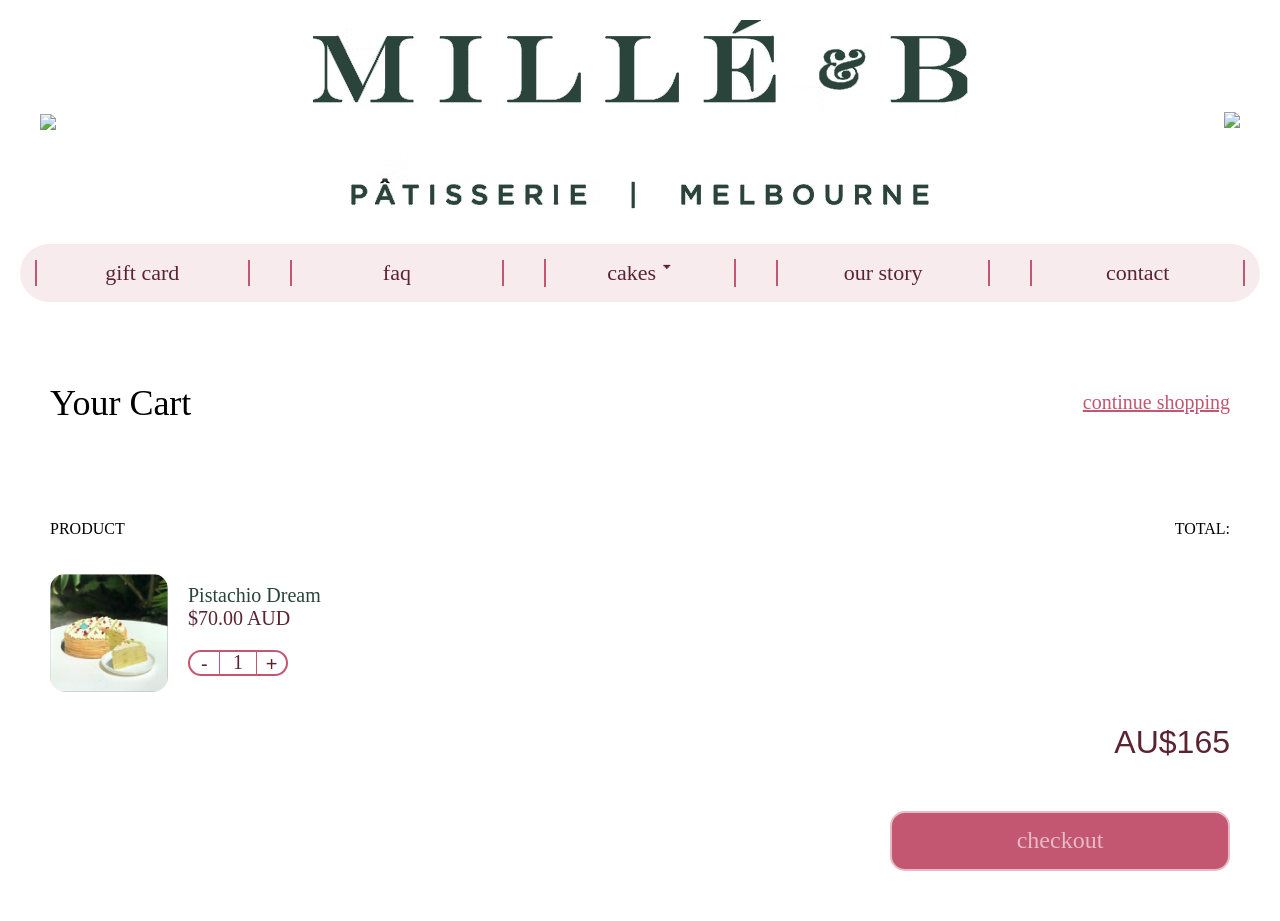
==== cart.html @ b4ce9e9a "added and linked js script" ====
<!DOCTYPE html>
<html lang="en">
<head>
    <meta charset="UTF-8">
    <meta name="viewport" content="width=device-width, initial-scale=1.0">
    <title>home</title>
    <link rel="stylesheet" href="style.css">
    <script src="script.js" defer></script>

</head>
<body>
    <header class = "header">
        <!-- Top Header -->
         <img src="search icon.png">
         <a href="homepage.html">
            <img src="millbgreen1.png">
         </a>
         <a href="cart.html">
            <img src="shopping cart.png">
         </a>
    </header>

     <!-- Top Nav -->
      <nav class="navbar">
         <a href="" class="navbut">gift card</a>
         <a href="" class="navbut">faq</a>
            
         <!-- Cake Dropdown -->
         <button class="cakebtn">
            cakes 🢓

            <ul class="cakedropdown">
               <li><a href="signaturecrepe.html" class="dropdowntext">Signature Mille Crepe Cakes</a></li>
               <li><a href="" class="dropdowntext">Japanese Shortcakes</a></li>
               <li><a href="" class="dropdowntext">Custom Mille Crepe Cakes</a></li>
               <li><a href="" class="dropdowntext">Baked Goods</a></li>
               <li><a href="" class="dropdowntext">Cake Toppers, Candles, Cards</a></li>
               <li><a href="" class="dropdowntext">Our Story</a></li>
               <li><a href="" class="dropdowntext">Faq</a></li>
               <li><a href="" class="dropdowntext">Contact</a></li>
               <li><a href="" class="dropdowntext">Gift Card</a></li>

            </ul>
         </button>

         
            
         <a href="" class="navbut">our story</a>
         <a href="" class="navbut">contact</a>

      </nav>   


    <main class="">
        <section class="cartheader">
            <h2 class="yourcart">Your Cart</h2>
            <a href="signaturecrepe.html" class="keepshoppingcart">continue shopping</a>
            
        </section>
        <section class="cartlabel">
            <p>PRODUCT</p>
            <p>TOTAL:</p>
        </section>
        

        <!-- Cart List -->
        <section class="cartlist">
            <section class="listitem">
                <img src="pdream.png">
                <section class="listinfo">
                    <h3>Pistachio Dream</h>
                    <!-- <p class="itemprice">AU$70</p> -->
                    <p>$70.00 AUD</p>
                    <div class="qtysmall">
                        <button>-</button>
                        <span>1</span>
                        <button>+</button>
                    </div>
                </section>
            </section>
        </section>
        
        <p class="totalprice">AU$165</p>

        <a class="checkoutbtnalign" href="">
            <button class="checkoutbtn">checkout</button>
        </a>


    </main>

    <footer>

    </footer>
    
</body>
</html>
---- style.css ----
body{
    font-family: Georgia, 'Times New Roman', Times, serif;
    background: #FFFFFF;
    margin: 0px;
}

/* header */
.header{
    display: flex;
    justify-content: space-between;
    align-items: center;

    padding: 20px 40px;
    background-color: #FFFFFF;

}

/* navbar */
.navbar{
    display: flex;
    justify-content: space-evenly;
    align-items: center;
    gap: 40px;

    background-color: #F7EBED;
    padding: 15px;

    border-radius: 50px;
    margin-left: 20px;
    margin-right: 20px;

    position: relative;
}

.navbut{
    text-decoration: none;
    color: #5B2432;
    font-size: 22px;
    background: none;
    width: 200px;
    text-align: center;

    padding-left: 10px;
    padding-right: 10px;
    border-color: #C35671;
    border-style: solid;
    border-bottom: none;
    border-top: none;
    border-width: 2px;  
}

.dropdown{
    float: left;
    overflow: hidden;
}

.dropdown:hover .a:hover{
    display: block;
}

.cakebtn{
    width: 200px;
    text-decoration: none;
    text-align: center;
    color: #5B2432;
    font-size: 22px;
    background: none;
    border: none;
    font-family: Georgia, 'Times New Roman', Times, serif;

    padding-left: 10px;
    padding-right: 10px;
    border-color: #C35671;
    border-style: solid;
    border-bottom: none;
    border-top: none;
    border-width: 2px;  
}

.cakedropdown{
    display: none;

    position: relative;
    list-style-type: none;


    text-decoration: none;
    text-align: left;
    color: #5B2432;

}

.dropdowntext{
    display: block;
    text-decoration: none;
    color: #5B2432;
    font-size: 18px;
    padding-top: 10px;
}



/* hero section */
.homemain{
    background-image: url('millbhome.png');
    background-repeat: no-repeat;
    background-size: cover; 
    margin-top: 25px;
}

.hero{
    display: flex;
    align-items: centre;
    height: 300px;
    justify-content: center;
}

.herotext{
    align-items: center;
    text-align: center;
    justify-content: center;
    display: flex;

    background-color: #D7F8EB;
    border-radius: 50px;
    color:#E6BBC3;

    font-size: 45px;

    padding: 25px;
    height: 137px;
    width: 1117px;

}

/* product page buttons */

.productpagebtns{
    display: flex;
    justify-content: space-evenly;
    padding-bottom: 50px;
}

.pagecard{
    width: 230px;
    background: #E6BBC3;
    text-align: center;
    text-decoration: none;

    object-fit: cover;

    border-radius: 15px;
}

.pagecard img{
    margin: 20px;
    width: 190px;
    height: 190px;  
    border-radius: 15px;
}

.pagecard h2{
    font-size: 24px;
    color: #5B2432;
    text-decoration: none;
}


/* PRODUCT LIST PAGE */

/* product list */
.sigtitle{
    font-size: 36px;
    text-align: center;
    text-decoration: underline;
    padding: 20px;
    color: #2B443B;
}

.productlist{
    display: grid;
    grid-template-columns: auto auto auto auto;
    justify-content: space-around;
    padding-bottom: 50px;
}

.productcard{
    width: 257px;
    height: 358px;
    background: #D7F8EB;
    text-align: center;
    text-decoration: none;

    object-fit: cover;

    border-radius: 15px;
}

.productcard img{
    width: 257px;
    height: 257px;
    border-top-left-radius: 15px;
    border-top-right-radius: 15px;
}

.productcard h2{
    color: #2B443B;
    font-weight: lighter;
}

.productcard p{
    color: #5B2432;
    font-family: Arial, Helvetica, sans-serif;
}


/* PRODUCT PAGE */
.productpage{
    margin: 60px;
}

.keepshopping{
    font-size: 20px;
    color:#C35671;
    display: inline-block;
    padding-bottom: 10px;
}

.productimage{
    display: flex;
    border-radius: 15px;
    width: 600px;
    height: 600px;
}

/*product info*/
.product{
    display: flex;
    column-gap: 50px;
}

.productinfo h2{
    color: #2B443B;
    font-size: 36px;
    font-weight: lighter;
    margin-bottom: 0px;
}

.productinfo p{
    color: #C35671;
    font-size: 20px;
}

.productinfo h3{
    color:#2B443B;
    font-size: 24px;
    font-weight: lighter;
}

/*product extras*/
.extra{
    border:2px solid;
    border-color: #C35671;
    border-radius: 15px;
    padding:15px;
    color: #5B2432;
    margin-bottom: 5px;
    font-family: Arial, Helvetica, sans-serif;
    font-size: 16px;
}

/* quantity button*/
.qty{
    display: flex;
    align-items: center;
    border:2px solid;
    border-color: #C35671;
    border-radius: 15px;
    width: 170px;
    height: 40px;
    margin-bottom: 15px;

}

.qty button{
    width: 30%;
    height: 100%;

    border: none;
    background: none;

    font-size: 20px;
    color: #5B2432;
}

.qty span{
    flex:1;
    text-align: center;
    font-size: 20px;
    color: #5B2432;
    border: 1px solid;
    border-color: #C35671;
    border-top: none;
    border-bottom: none;
}

/*price*/
.price{
    font-size: 32px;
    color: #5B2432;
}

/*add to card button*/
.addtocart{
    width: 340px;
    height: 60px;

    border: 2px solid;
    border-color: #E6BBC3;
    border-radius: 15px;
    background: #C35671;

    font-family: Georgia, 'Times New Roman', Times, serif;
    font-size: 24px;
    text-align: center;
    color: #E6BBC3;
}

/* CART PAGE*/
.cartheader{
    display: flex;
    justify-content: space-between;
    align-items: center;
    padding: 50px;

}

.yourcart{
    font-weight: lighter;
    font-size: 36px;
}

.keepshoppingcart{
    font-size: 20px;
    color:#C35671;
}

.cartlabel{
    display: flex;
    justify-content: space-between;
    align-items: center;
    text-align: center;
    padding-left: 50px;
    padding-right: 50px;
    padding-bottom: 20px;
}

.cartlist{
    
}

.listitem{
    display: flex;
    padding-left: 50px;
    padding-right: 50px;
}

.listitem img{
    width: 118px;
    height: 118px;
    border-radius: 15px;
}

.listinfo{
    margin-left: 20px;
    padding-top: 10px;
    align-items: flex-start;
}



.listinfo h3{
    color: #2B443B;
    font-weight: lighter;
    font-size: 20px;
    margin: 0;
}

.listinfo p{
    color: #5B2432;
    font-weight: lighter;
    font-size: 16;
    margin-top: 0px;
}

.itemprice{
    color: #5B2432;
    font-family: Arial, Helvetica, sans-serif;
    font-size: 20px;
    margin-left: auto;
    text-align: right;
}

/*cart quanity button*/
.qtysmall{
    display: flex;
    align-items: center;
    border:2px solid;
    border-color: #C35671;
    border-radius: 15px;
    width: 96px;
    height: 22px;
    margin-bottom: 15px;
}

.qtysmall button{
    width: 30%;
    height: 100%;

    border: none;
    background: none;

    font-size: 20px;
    color: #5B2432;
}

.qtysmall span{
    flex:1;
    text-align: center;
    font-size: 20px;
    color: #5B2432;
    border: 1px solid;
    border-color: #C35671;
    border-top: none;
    border-bottom: none;
}

.totalprice{
    text-align: right;
    padding-right: 50px;
    font-size: 32px;
    font-family: Arial, Helvetica, sans-serif;
    color: #5B2432;
}

.checkoutbtnalign{
    justify-content: right;
    display: flex;
    margin: 50px;
    text-decoration: none;

}

.checkoutbtn{
    width: 340px;
    height: 60px;

    border: 2px solid;
    border-color: #E6BBC3;
    border-radius: 15px;
    background: #C35671;

    font-family: Georgia, 'Times New Roman', Times, serif;
    font-size: 24px;
    text-align: center;
    text-decoration: none;
    color: #E6BBC3;   
}
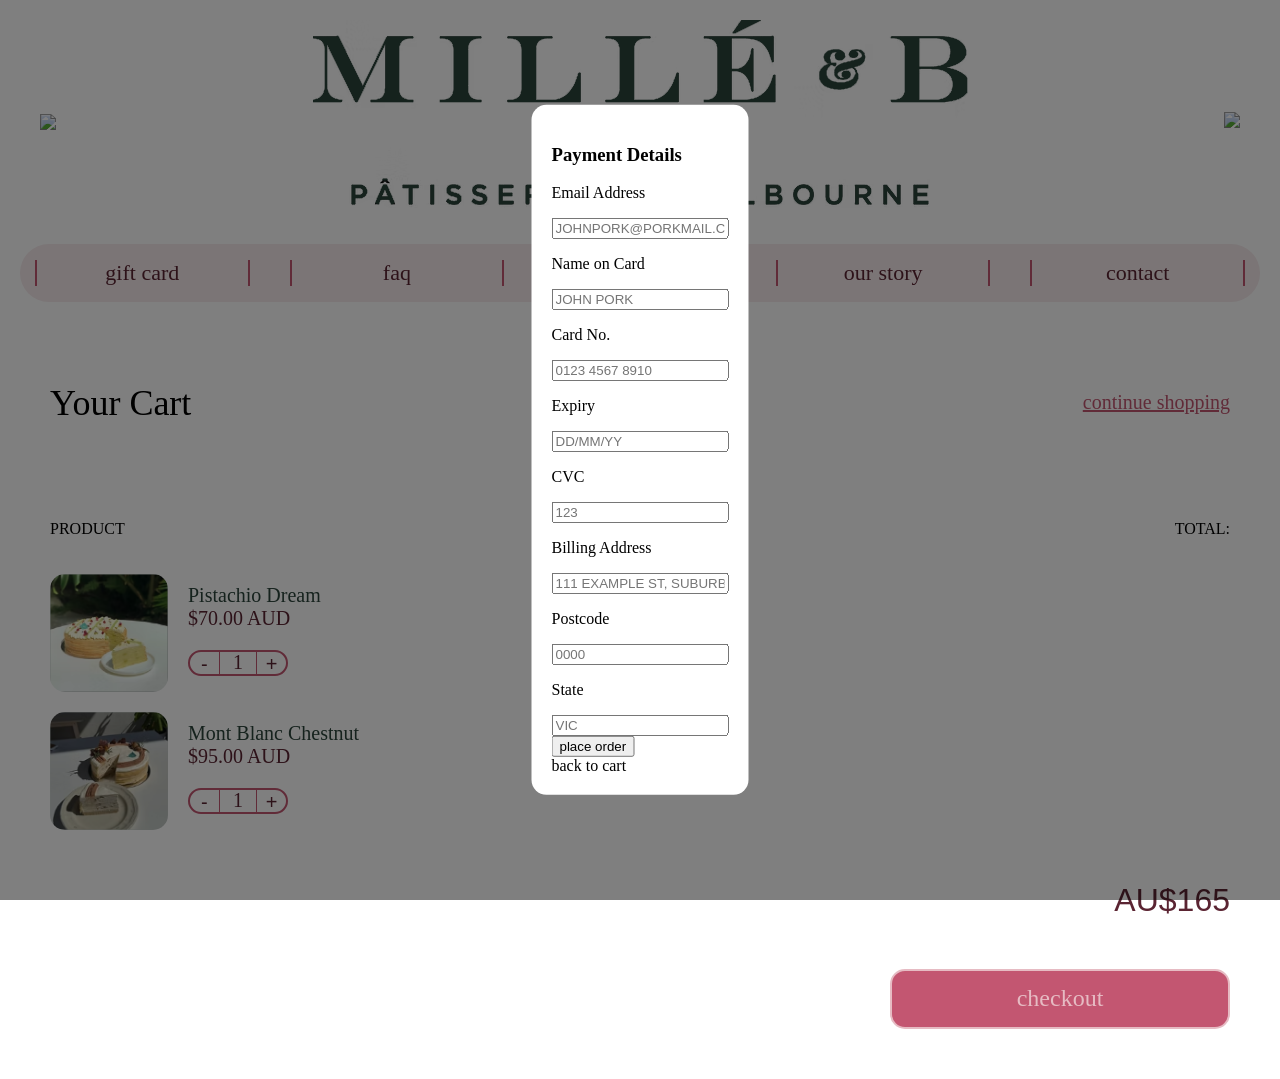
==== commit 91687391: "checkout overlay html" ====
--- a/cart.html
+++ b/cart.html
@@ -70,21 +70,74 @@
                 <section class="listinfo">
                     <h3>Pistachio Dream</h>
                     <!-- <p class="itemprice">AU$70</p> -->
-                    <p>$70.00 AUD</p>
+                    <p id="pdreamprice">$70.00 AUD</p>
                     <div class="qtysmall">
-                        <button>-</button>
-                        <span>1</span>
-                        <button>+</button>
+                        <button id="minusbtn">-</button>
+                        <span id="quantity">1</span>
+                        <button id="plusbtn">+</button>
+                    </div>
+                </section>
+            </section>
+            <section class="listitem">
+                <img src="mbchestnut.png">
+                <section class="listinfo">
+                    <h3>Mont Blanc Chestnut</h>
+                    <!-- <p class="itemprice">AU$70</p> -->
+                    <p id="mbpricecart">$95.00 AUD</p>
+                    <div class="qtysmall">
+                        <button id="minusbtnmb">-</button>
+                        <span id="quantitymb">1</span>
+                        <button id="plusbtnmb">+</button>
                     </div>
                 </section>
             </section>
         </section>
         
-        <p class="totalprice">AU$165</p>
+        <p class="totalprice" id="totalprice">AU$165</p>
 
         <a class="checkoutbtnalign" href="">
             <button class="checkoutbtn">checkout</button>
         </a>
+
+        <div class="popup-overlay" id="popupOverlay">
+            <div class="popup" id="popup">
+                
+                <div class="popup-content">
+                    <h3>Payment Details</h3>
+                    <p>Email Address</p>
+                    <input type="email" placeholder="JOHNPORK@PORKMAIL.COM" id="emailInput">
+                    <p>Name on Card</p>
+                    <input type="name" placeholder="JOHN PORK" id="nameInput">
+                    <p>Card No.</p>
+                    <input type="card" placeholder="0123 4567 8910" id="cardInput">
+
+                    <!-- div to format Expiry and CVC on same line -->
+                    <div class = "paymentFormat">
+                        <p>Expiry</p>
+                        <input type="expiry" placeholder="DD/MM/YY" id="expiryInput">
+                        <p>CVC</p>
+                        <input type="cvc" placeholder="123" id="cvcInput">
+                    
+                    </div>
+                    <p>Billing Address</p>
+                    <input type="address" placeholder="111 EXAMPLE ST, SUBURB" id="adressInput">
+
+                    <!-- div to format Postcode and State on same line -->
+                    <div class = "paymentFormat">
+                        <p>Postcode</p>
+                        <input type="postcode" placeholder="0000" id="postcodeInput">
+                        <p>State</p>
+                        <input type="state" placeholder="VIC" id="stateInput">
+                    
+                    </div>
+                    <button onclick="submitForm()">place order</button>
+                    
+                    
+                </div>
+                <span class="close" id="closePopup">back to cart</span>
+            
+            </div>
+        </div>
 
 
     </main>
--- a/style.css
+++ b/style.css
@@ -355,14 +355,12 @@
     padding-bottom: 20px;
 }
 
-.cartlist{
-    
-}
 
 .listitem{
     display: flex;
     padding-left: 50px;
     padding-right: 50px;
+    padding-bottom: 20px;
 }
 
 .listitem img{
@@ -466,3 +464,29 @@
     text-decoration: none;
     color: #E6BBC3;   
 }
+
+/* CHECKOUT POPUP OVERLAY*/
+.popup-overlay{
+    /* display: none; */
+    position: fixed;
+    top: 0;
+    bottom: 0;
+    width: 100%;
+    height: 100%;
+    background: rgba(0, 0, 0, 0.5);
+}
+
+.popup{
+    font-family: Georgia, 'Times New Roman', Times, serif;
+    position: absolute;
+    top: 50%;
+    left: 50%;
+    transform: translate(-50%, -50%);
+    background: #FFFFFF;
+    padding: 20px;
+    border-radius: 15px;
+}
+
+.popup-content{
+    text-align: left;
+}
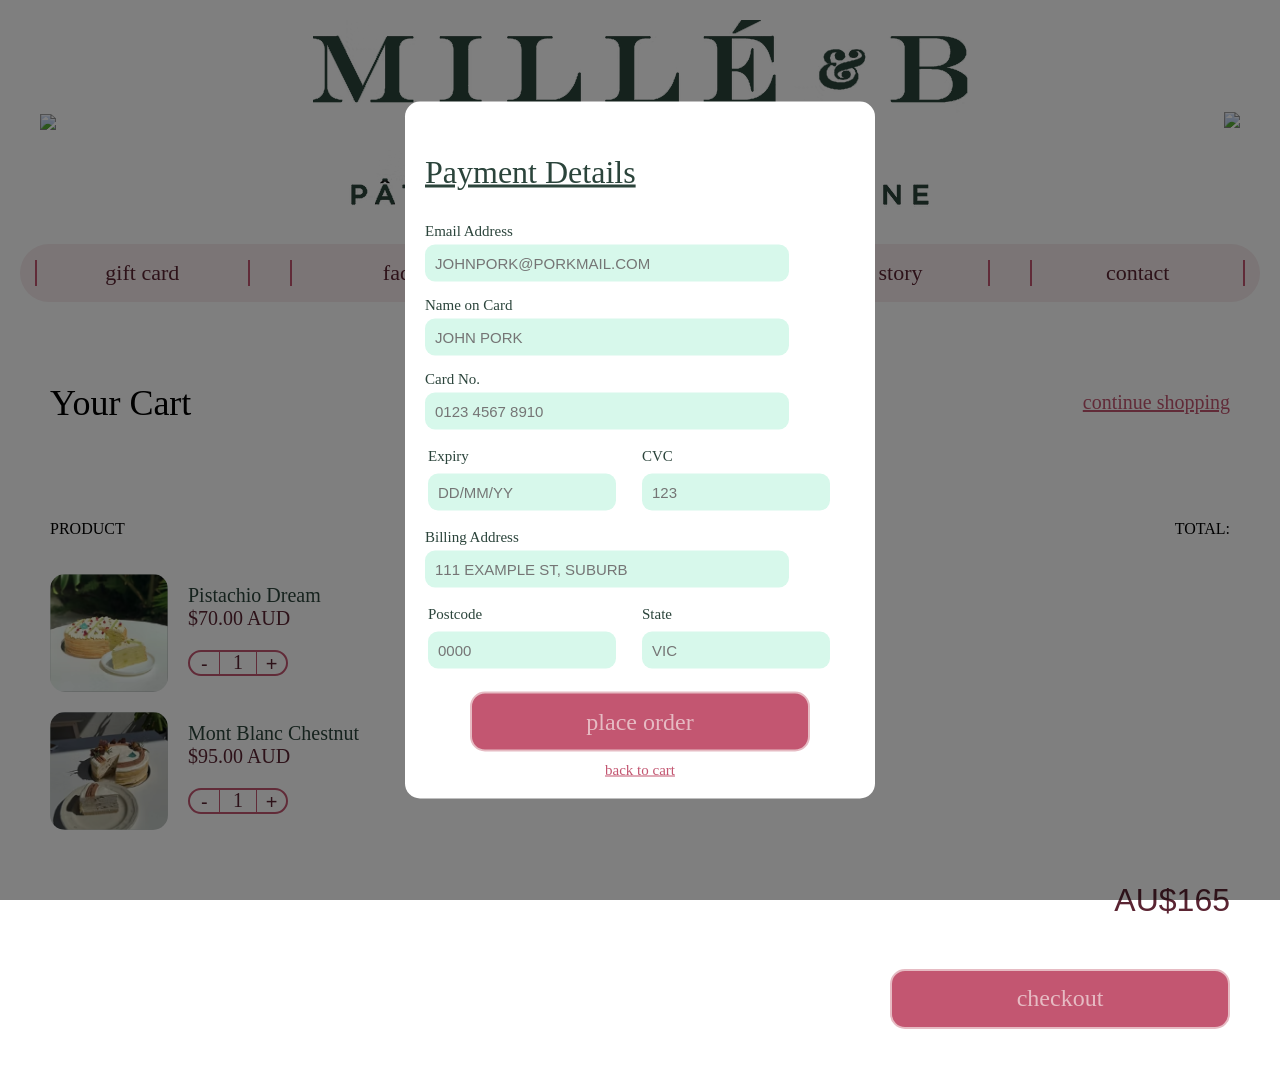
==== commit 78cdd944: "checkout popup css" ====
--- a/cart.html
+++ b/cart.html
@@ -112,24 +112,48 @@
                     <input type="card" placeholder="0123 4567 8910" id="cardInput">
 
                     <!-- div to format Expiry and CVC on same line -->
-                    <div class = "paymentFormat">
-                        <p>Expiry</p>
-                        <input type="expiry" placeholder="DD/MM/YY" id="expiryInput">
-                        <p>CVC</p>
-                        <input type="cvc" placeholder="123" id="cvcInput">
+                    <table class="paymentFormat">
+                        <tr>
+                            <th>
+                                <p>Expiry</p>
+                            </th>
+                            <th>
+                                <p>CVC</p>
+                            </th>
+                        </tr>
+                        <tr>
+                            <th>
+                                <input type="expiry" placeholder="DD/MM/YY" id="expiryInput">
+                            </th>
+                            <th>
+                                <input type="cvc" placeholder="123" id="cvcInput">
+                            </th>
+                        </tr>
+                    </table>
                     
-                    </div>
                     <p>Billing Address</p>
                     <input type="address" placeholder="111 EXAMPLE ST, SUBURB" id="adressInput">
 
                     <!-- div to format Postcode and State on same line -->
-                    <div class = "paymentFormat">
-                        <p>Postcode</p>
-                        <input type="postcode" placeholder="0000" id="postcodeInput">
-                        <p>State</p>
-                        <input type="state" placeholder="VIC" id="stateInput">
+                    <table class="paymentFormat">
+                        <tr>
+                            <th>
+                                <p>Postcode</p>
+                            </th>
+                            <th>
+                                <p>State</p>
+                            </th>
+                        </tr>
+                        <tr>
+                            <th>
+                                <input type="postcode" placeholder="0000" id="postcodeInput">
+                            </th>
+                            <th>
+                                <input type="state" placeholder="VIC" id="stateInput">
+                            </th>
+                        </tr>
+                    </table>
                     
-                    </div>
                     <button onclick="submitForm()">place order</button>
                     
                     
--- a/style.css
+++ b/style.css
@@ -487,6 +487,68 @@
     border-radius: 15px;
 }
 
+
 .popup-content{
     text-align: left;
+}
+
+.popup-content h3{
+    color: #2B443B;
+    font-size: 32px;
+    text-decoration: underline;
+    font-weight: lighter;
+}
+
+.popup-content p{
+    color: #2B443B;
+    font-size: 15px;
+    margin-bottom: 5px;
+}
+
+.popup input{
+    width: 80%;
+    background-color: #D7F8EB;
+    padding: 10px;
+    font-family: Arial, Helvetica, sans-serif;
+    font-size: 15px;
+    border: none;
+    border-radius: 10px;
+}
+
+.paymentFormat p{
+    font-weight: lighter;
+    margin-bottom: 5px;
+}
+
+.popup-content button{
+    display: block;
+    margin-left: auto;
+    margin-right: auto;
+    width: 340px;
+    height: 60px;
+    margin-top: 20px;
+
+    border: 2px solid;
+    border-color: #E6BBC3;
+    border-radius: 15px;
+    background: #C35671;
+
+    font-family: Georgia, 'Times New Roman', Times, serif;
+    font-size: 24px;
+    text-align: center;
+    text-decoration: none;
+    color: #E6BBC3;   
+}
+
+.close{
+    display: block;
+    align-self: center;
+    text-align: center;
+    margin-top: 10px;
+    margin-left: auto;
+    margin-right: auto;
+    text-decoration: underline;
+    color: #C35671;
+    font-size: 15px;
+    cursor: pointer;
 }
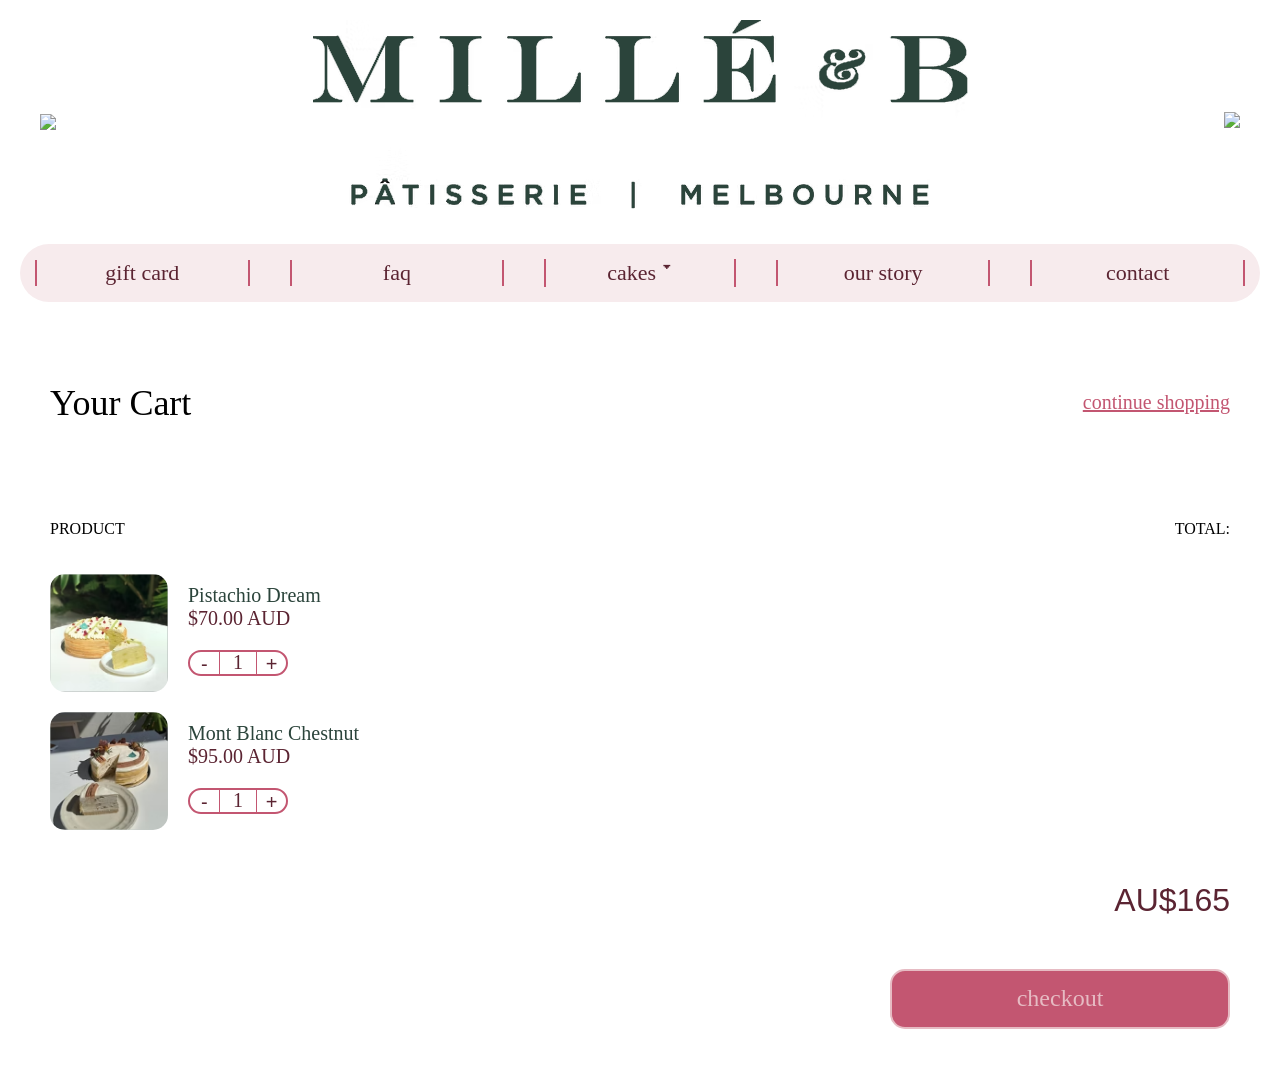
==== commit 832a76db: "open overlay js" ====
--- a/cart.html
+++ b/cart.html
@@ -95,9 +95,9 @@
         
         <p class="totalprice" id="totalprice">AU$165</p>
 
-        <a class="checkoutbtnalign" href="">
-            <button class="checkoutbtn">checkout</button>
-        </a>
+        <div class="checkoutbtnalign">
+            <button class="checkoutbtn" id="openPopup">checkout</button>
+        </div>
 
         <div class="popup-overlay" id="popupOverlay">
             <div class="popup" id="popup">
@@ -132,7 +132,7 @@
                     </table>
                     
                     <p>Billing Address</p>
-                    <input type="address" placeholder="111 EXAMPLE ST, SUBURB" id="adressInput">
+                    <input type="address" placeholder="111 EXAMPLE ST, SUBURB" id="addressInput">
 
                     <!-- div to format Postcode and State on same line -->
                     <table class="paymentFormat">
--- a/style.css
+++ b/style.css
@@ -467,7 +467,7 @@
 
 /* CHECKOUT POPUP OVERLAY*/
 .popup-overlay{
-    /* display: none; */
+    display: none;
     position: fixed;
     top: 0;
     bottom: 0;
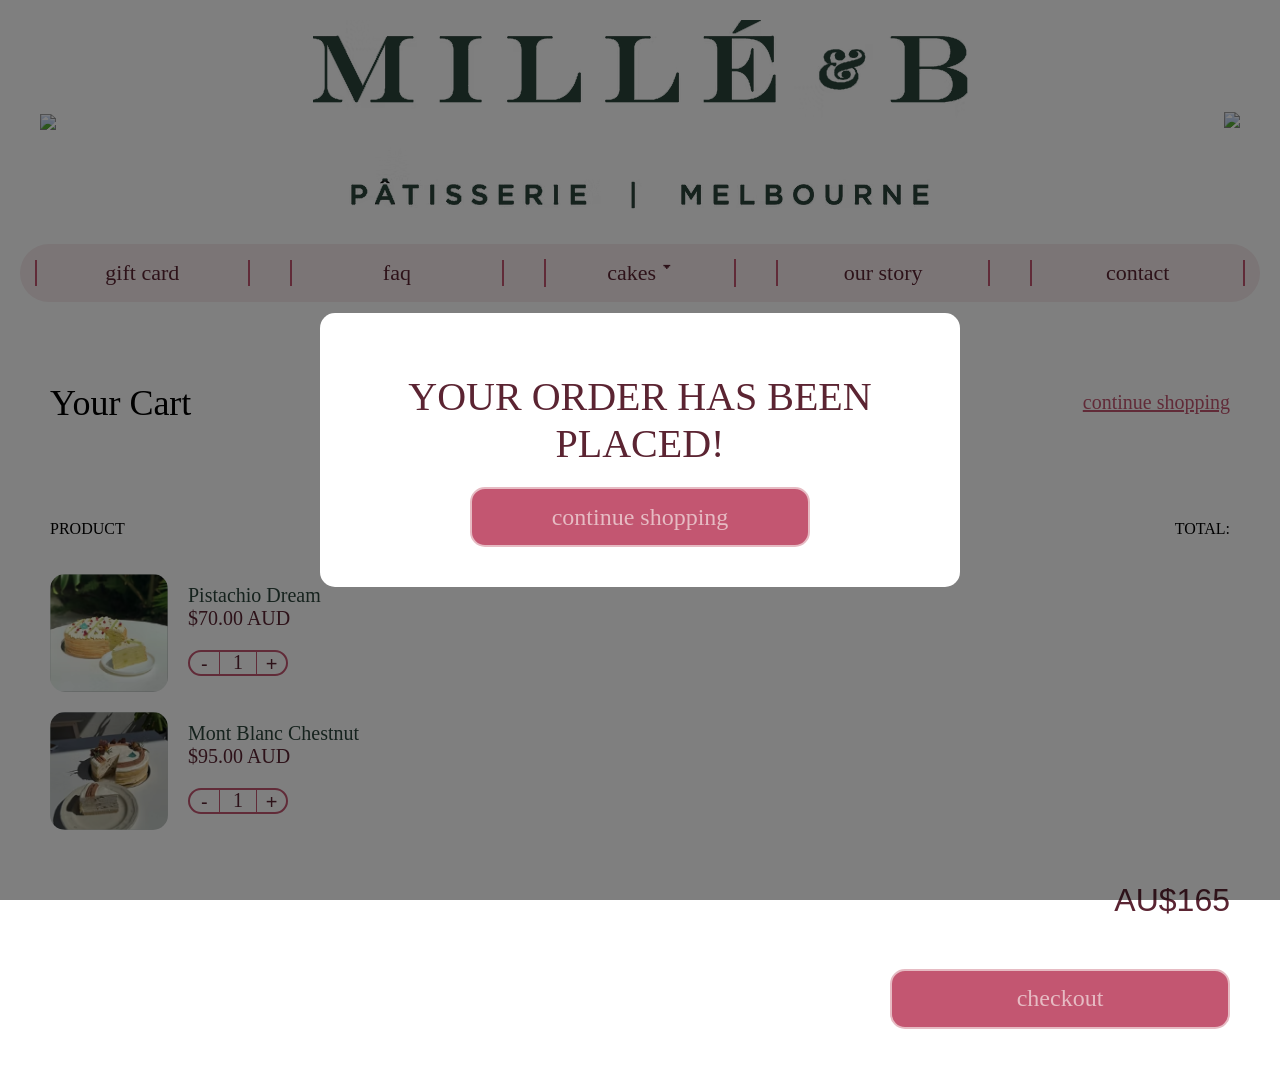
==== commit f76e5492: "order confirmation html and css" ====
--- a/cart.html
+++ b/cart.html
@@ -99,6 +99,7 @@
             <button class="checkoutbtn" id="openPopup">checkout</button>
         </div>
 
+        <!-- Payment Overlay-->
         <div class="popup-overlay" id="popupOverlay">
             <div class="popup" id="popup">
                 
@@ -154,14 +155,27 @@
                         </tr>
                     </table>
                     
-                    <button onclick="submitForm()">place order</button>
+                    <button id="placeOrderBtn">place order</button>
                     
                     
                 </div>
-                <span class="close" id="closePopup">back to cart</span>
+                <p class="close" id="closePopup">back to cart</p>
             
             </div>
         </div>
+
+        <!-- Payment Confirmation Overlay-->
+        <div class="confirm-overlay" id="confirmOverlay">
+            <div class="confirm" id="confirm">
+                
+                <div class="confirm-content">
+                    <p>YOUR ORDER HAS BEEN PLACED!</p>
+                    
+                    <button id="continueShopping">continue shopping</button>
+                    
+                    
+                </div>
+        
 
 
     </main>
--- a/style.css
+++ b/style.css
@@ -551,4 +551,63 @@
     color: #C35671;
     font-size: 15px;
     cursor: pointer;
-}+}
+
+/* ORDER CONFIRMATION OVERLAY */
+.confirm-overlay{
+    display: block;
+    position: fixed;
+    top: 0;
+    bottom: 0;
+    width: 100%;
+    height: 100%;
+    background: rgba(0, 0, 0, 0.5);
+}
+
+.confirm{
+    font-family: Georgia, 'Times New Roman', Times, serif;
+    text-align: center;
+    position: absolute;
+    top: 50%;
+    left: 50%;
+    transform: translate(-50%, -50%);
+    background: #FFFFFF;
+    padding: 20px;
+    border-radius: 15px;
+}
+
+
+.confirm-content{
+    text-align: center;
+}
+
+
+.confirm-content p{
+    color: #5B2432;
+    font-size: 40px;
+    margin-bottom: 5px;
+    margin-left: 20px;
+    margin-right: 20px;
+}
+
+
+.confirm-content button{
+    display: block;
+    margin-left: auto;
+    margin-right: auto;
+    width: 340px;
+    height: 60px;
+    margin-top: 20px;
+    margin-bottom: 20px;
+
+    border: 2px solid;
+    border-color: #E6BBC3;
+    border-radius: 15px;
+    background: #C35671;
+
+    font-family: Georgia, 'Times New Roman', Times, serif;
+    font-size: 24px;
+    text-align: center;
+    text-decoration: none;
+    color: #E6BBC3;   
+}
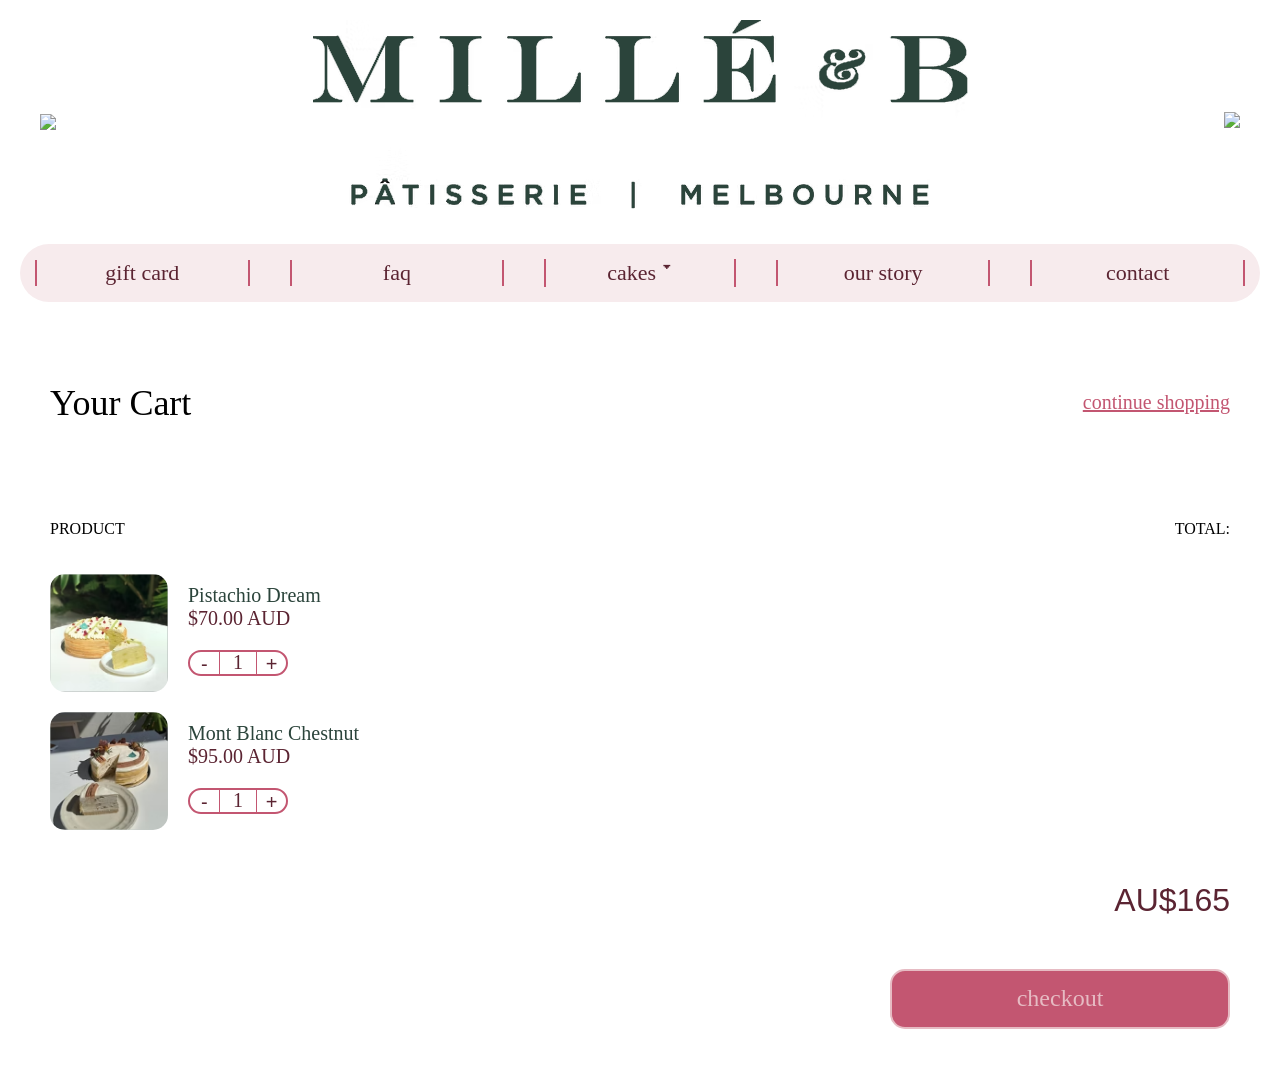
==== commit 0ee66bc7: "confirmation overlay js" ====
--- a/cart.html
+++ b/cart.html
@@ -170,8 +170,12 @@
                 
                 <div class="confirm-content">
                     <p>YOUR ORDER HAS BEEN PLACED!</p>
+
+
+                    <a href="signaturecrepe.html">
+                        <button id="returnBtn">continue shopping</button>
+                    </a>
                     
-                    <button id="continueShopping">continue shopping</button>
                     
                     
                 </div>
--- a/style.css
+++ b/style.css
@@ -555,7 +555,7 @@
 
 /* ORDER CONFIRMATION OVERLAY */
 .confirm-overlay{
-    display: block;
+    display: none;
     position: fixed;
     top: 0;
     bottom: 0;
@@ -611,3 +611,7 @@
     text-decoration: none;
     color: #E6BBC3;   
 }
+
+.confirm-content a{
+    text-decoration: none;
+}
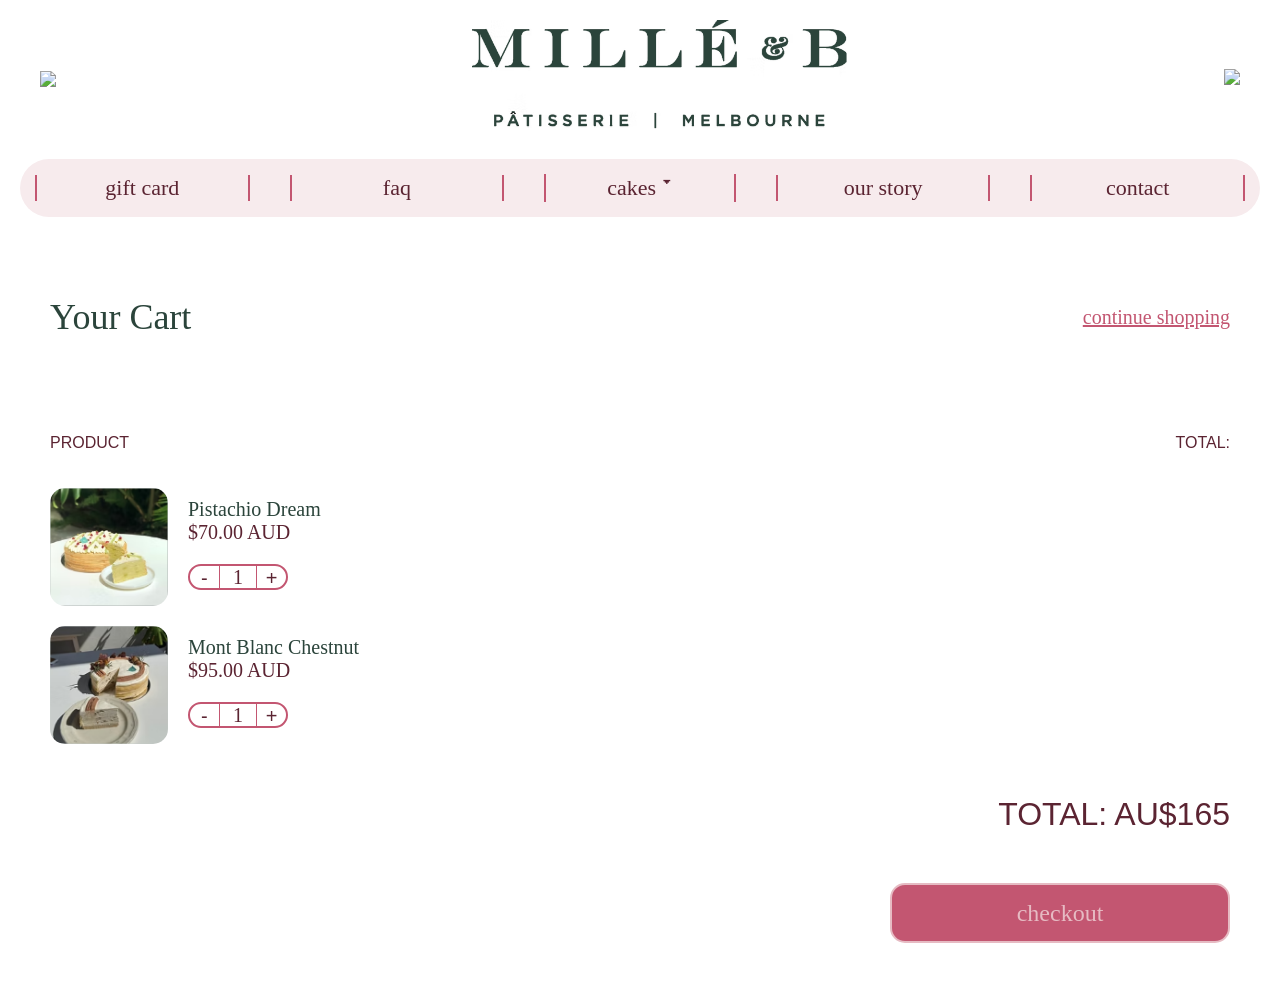
==== commit 5272e455: "change cart title from home to cart" ====
--- a/cart.html
+++ b/cart.html
@@ -3,7 +3,7 @@
 <head>
     <meta charset="UTF-8">
     <meta name="viewport" content="width=device-width, initial-scale=1.0">
-    <title>home</title>
+    <title>cart</title>
     <link rel="stylesheet" href="style.css">
     <script src="script.js" defer></script>
 
@@ -12,8 +12,8 @@
     <header class = "header">
         <!-- Top Header -->
          <img src="search icon.png">
-         <a href="homepage.html">
-            <img src="millbgreen1.png">
+         <a href="index.html">
+            <img class="logo" src="millbgreen1.png">
          </a>
          <a href="cart.html">
             <img src="shopping cart.png">
@@ -93,7 +93,7 @@
             </section>
         </section>
         
-        <p class="totalprice" id="totalprice">AU$165</p>
+        <p class="totalprice" id="totalprice">TOTAL: AU$165</p>
 
         <div class="checkoutbtnalign">
             <button class="checkoutbtn" id="openPopup">checkout</button>
@@ -172,7 +172,7 @@
                     <p>YOUR ORDER HAS BEEN PLACED!</p>
 
 
-                    <a href="signaturecrepe.html">
+                    <a href="index.html">
                         <button id="returnBtn">continue shopping</button>
                     </a>
                     
--- a/style.css
+++ b/style.css
@@ -4,6 +4,11 @@
     margin: 0px;
 }
 
+img{
+        max-width: 100%;
+        height: auto;
+}
+
 /* header */
 .header{
     display: flex;
@@ -13,6 +18,17 @@
     padding: 20px 40px;
     background-color: #FFFFFF;
 
+
+}
+
+.header img{
+    width: 54px;
+    height: auto;
+}
+
+.header .logo {
+    width: 375px;
+    height: auto;
 }
 
 /* navbar */
@@ -103,7 +119,7 @@
 /* hero section */
 .homemain{
     background-image: url('millbhome.png');
-    background-repeat: no-repeat;
+    background-repeat: no-repeat;   
     background-size: cover; 
     margin-top: 25px;
 }
@@ -169,6 +185,11 @@
 /* PRODUCT LIST PAGE */
 
 /* product list */
+.productlistpage{
+    display: block;
+    justify-self: center;
+}
+
 .sigtitle{
     font-size: 36px;
     text-align: center;
@@ -179,9 +200,11 @@
 
 .productlist{
     display: grid;
-    grid-template-columns: auto auto auto auto;
-    justify-content: space-around;
+    grid-template-columns: repeat(4, 1fr);
     padding-bottom: 50px;
+    justify-content: space-evenly;
+    gap: 20px;
+
 }
 
 .productcard{
@@ -338,6 +361,7 @@
 .yourcart{
     font-weight: lighter;
     font-size: 36px;
+    color: #2B443B;
 }
 
 .keepshoppingcart{
@@ -353,6 +377,9 @@
     padding-left: 50px;
     padding-right: 50px;
     padding-bottom: 20px;
+
+    color: #5B2432;
+    font-family: Arial, Helvetica, sans-serif;
 }
 
 
@@ -614,4 +641,212 @@
 
 .confirm-content a{
     text-decoration: none;
-}+}
+
+/* MOBILE LAYOUT */
+@media screen and (max-width: 391px) {
+
+    .header img{
+        width: 21px;
+        height: auto;
+    }
+
+    .header .logo {
+        width: 176px;
+        height: auto;
+    }
+    
+    .navbar{
+        display: none;
+    }
+
+    .homemain{
+        width: 100%;
+    }
+
+    .hero .herotext {
+        width: 100%;
+        height: 103px;
+        border-radius: 0px;
+        font-size: 24px;
+
+        align-self: center;
+
+        margin-top: 0px;
+    }
+
+    .productpagebtns {
+        flex-direction: column;
+        align-items: center;
+        background-color: #FFFFFF;
+        padding-top: 20px;
+    }
+
+    .pagecard{
+        width: 366px;
+        height: 210px;
+        background: #E6BBC3;
+        text-align: left;
+        text-decoration: none;
+        display: flex;
+        align-items: center;
+
+        object-fit: cover;
+
+        border-radius: 15px;
+        margin-bottom: 10px;
+
+    }
+
+    .pagecard img{
+        margin: 20px;
+        width: 190px;
+        height: 190px;  
+        border-radius: 15px;
+    }
+
+    .pagecard h2{
+        font-size: 24px;
+        color: #5B2432;
+        text-decoration: none;
+        font-weight: lighter;
+    }
+
+    
+    /* Product list page */
+    .sigtitle{
+        font-size: 24px;
+    }
+
+    .productlist{
+        display: grid;
+        grid-template-columns: repeat(2, 1fr);
+        gap: 10px;
+        margin-left: 15px;
+        margin-right: 15px;
+    }
+
+    .productcard{
+        width: auto;
+        height: auto;   
+    }
+
+    .productcard img{
+        width: 100%;
+        height: auto;
+    }
+
+    /* PRODUCT PAGES */
+    .productpage{
+        margin: 10px;
+    }
+
+    .keepshopping{
+        font-size: 14px;
+    }
+
+    .productimage{
+        display: block;
+        width: 100%;
+        height: auto;
+    }
+
+    .product{
+        display: block;
+    }
+
+    .productinfo h2{
+        font-size: 20px;
+    }
+
+    .productinfo p{
+        font-size: 14px;
+    }
+
+    .productinfo h3{
+        font-size: 14px;
+    }
+
+    .extra{
+        font-size: 12px;
+    }
+
+    .price{
+        font-size: 20px;
+    }
+
+    /* CART PAGE */
+    .cartheader{
+        padding: 20px;
+    }
+
+    .yourcart{
+        font-weight: lighter;
+        font-size: 20px;
+    }
+
+    .keepshoppingcart{
+        font-size: 12px;
+        color:#C35671;
+    }
+
+    .cartlabel{
+        padding-left: 20px;
+        padding-right: 20px;
+        padding-bottom: 10px;
+    }
+
+
+    .listitem{
+        display: flex;
+        padding-left: 20px;
+        padding-right: 20px;
+        padding-bottom: 10px;
+    }
+
+    .listitem img{
+        width: 118px;
+        height: 118px;
+        border-radius: 15px;
+    }
+
+    .listinfo{
+        margin-left: 20px;
+        padding-top: 10px;
+        align-items: flex-start;
+    }
+
+
+
+    .listinfo h3{
+        color: #2B443B;
+        font-weight: lighter;
+        font-size: 20px;
+        margin: 0;
+    }
+
+    .listinfo p{
+        color: #5B2432;
+        font-weight: lighter;
+        font-size: 16;
+        margin-top: 0px;
+    }
+
+    .itemprice{
+        color: #5B2432;
+        font-family: Arial, Helvetica, sans-serif;
+        font-size: 20px;
+        margin-left: auto;
+        text-align: right;
+    }
+
+    .totalprice{
+        font-size: 20px;
+        padding-right: 20px;
+    }
+
+    .checkoutbtnalign{
+        margin: 20px;
+    }
+
+}  
